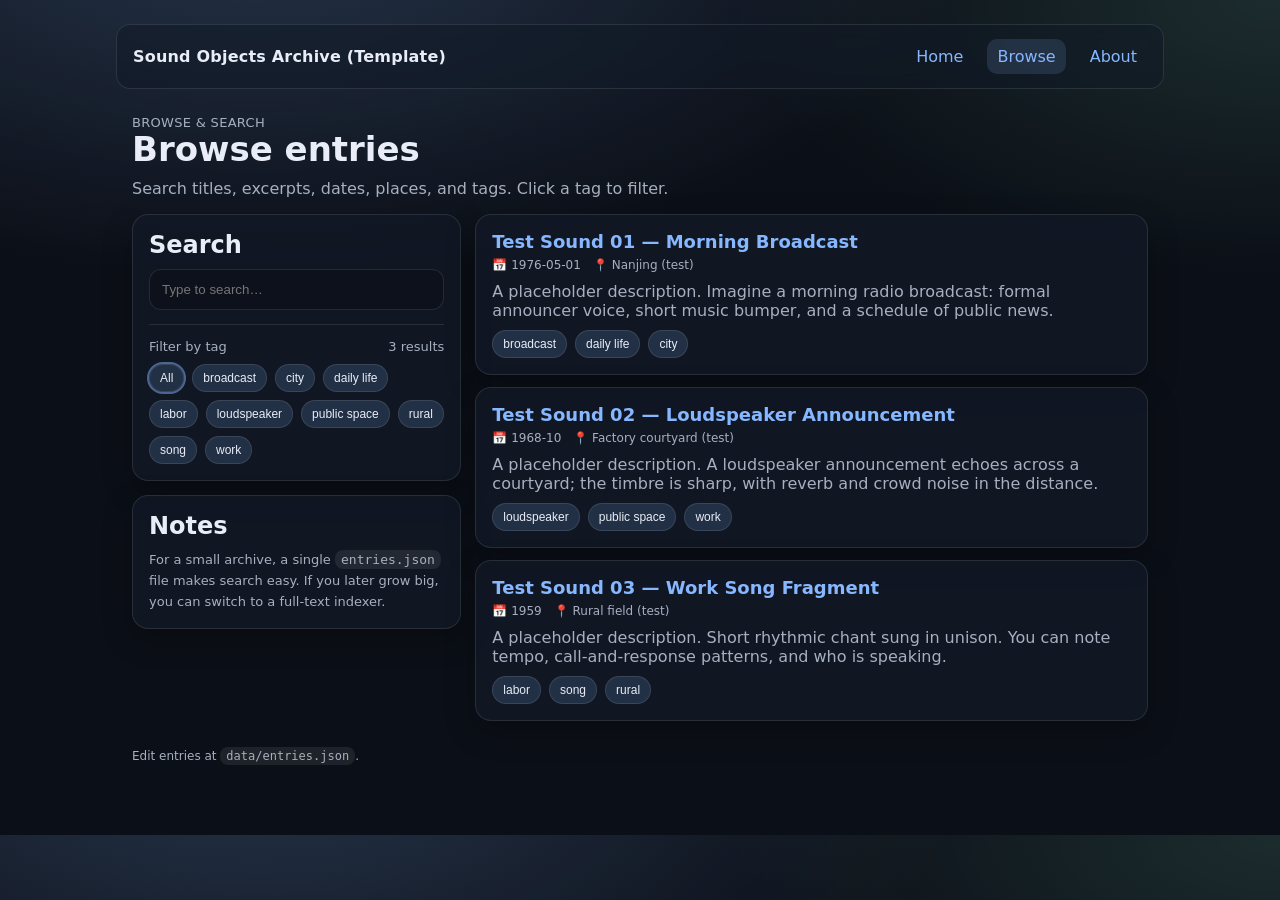
==== browse.html @ 104cfece "Add files via upload" ====
<!doctype html>
<html lang="en">
<head>
  <title>Sound Objects Archive — Browse</title>
  
<meta charset="utf-8" />
<meta name="viewport" content="width=device-width,initial-scale=1" />
<link rel="stylesheet" href="./assets/style.css" />

</head>
<body>
  <div class="container">
    
<div class="nav">
  <div class="brand">Sound Objects Archive (Template)</div>
  <div class="navlinks">
    <a class="" href="./index.html">Home</a>
    <a class="active" href="./browse.html">Browse</a>
    <a class="" href="./about.html">About</a>
  </div>
</div>

    <div class="hero">
      <div class="kicker">Browse & search</div>
      <h1>Browse entries</h1>
      <p>Search titles, excerpts, dates, places, and tags. Click a tag to filter.</p>
      <div class="grid">
        <div class="col-4">
          <div class="card">
            <h2 style="margin:0 0 10px;">Search</h2>
            <input id="q" class="input" placeholder="Type to search…" />
            <div class="hr"></div>
            <div class="row" style="justify-content: space-between;">
              <div class="small">Filter by tag</div>
              <div class="small"><span id="resultCount">0 results</span></div>
            </div>
            <div id="tagChips" class="tags" style="margin-top:10px;"></div>
          </div>
          <div class="card" style="margin-top:14px;">
            <h2 style="margin:0 0 10px;">Notes</h2>
            <div class="small" style="line-height:1.6;">
              For a small archive, a single <code class="inline">entries.json</code> file makes search easy.
              If you later grow big, you can switch to a full-text indexer.
            </div>
          </div>
        </div>
        <div class="col-8">
          <div id="entryList" class="cards"></div>
        </div>
      </div>
      <div class="footer">
        Edit entries at <code class="inline">data/entries.json</code>.
      </div>
    </div>
  </div>
  <script src="./assets/app.js"></script>
  <script>TemplateApp.initBrowse();</script>
</body>
</html>
---- assets/style.css ----
:root {
  --bg: #0b0f17;
  --card: #121a27;
  --muted: #a7b0c0;
  --text: #e8edf7;
  --link: #86b7ff;
  --border: rgba(255,255,255,0.10);
  --chip: rgba(134,183,255,0.16);
}

* { box-sizing: border-box; }
body {
  margin: 0;
  font-family: ui-sans-serif, system-ui, -apple-system, Segoe UI, Roboto, Helvetica, Arial, "Apple Color Emoji","Segoe UI Emoji";
  background: radial-gradient(1200px 600px at 20% -10%, rgba(134,183,255,0.22), transparent 60%),
              radial-gradient(1000px 500px at 100% 0%, rgba(149,255,208,0.12), transparent 55%),
              var(--bg);
  color: var(--text);
}

a { color: var(--link); text-decoration: none; }
a:hover { text-decoration: underline; }

.container { max-width: 1080px; margin: 0 auto; padding: 24px 16px 64px; }
.nav {
  display: flex; align-items: center; justify-content: space-between;
  padding: 14px 16px; border: 1px solid var(--border); border-radius: 14px;
  background: rgba(18,26,39,0.55); backdrop-filter: blur(8px);
  position: sticky; top: 12px; z-index: 50;
}
.brand { font-weight: 700; letter-spacing: 0.2px; }
.navlinks { display:flex; gap: 14px; }
.navlinks a { padding: 8px 10px; border-radius: 10px; }
.navlinks a.active { background: rgba(134,183,255,0.14); }

.hero { padding: 26px 16px 8px; }
.hero h1 { margin: 0 0 10px; font-size: 34px; line-height: 1.15; }
.hero p { margin: 0 0 16px; color: var(--muted); max-width: 68ch; }
.kicker { color: var(--muted); font-size: 13px; letter-spacing: 0.3px; text-transform: uppercase; }

.card {
  border: 1px solid var(--border);
  background: rgba(18,26,39,0.72);
  border-radius: 16px;
  padding: 16px;
  box-shadow: 0 10px 30px rgba(0,0,0,0.25);
}

.grid { display: grid; gap: 14px; grid-template-columns: repeat(12, 1fr); }
.col-8 { grid-column: span 8; }
.col-4 { grid-column: span 4; }
@media (max-width: 900px){
  .col-8, .col-4 { grid-column: span 12; }
  .nav { position: static; }
}

.input {
  width: 100%;
  padding: 12px 12px;
  border-radius: 12px;
  border: 1px solid var(--border);
  background: rgba(11,15,23,0.55);
  color: var(--text);
  outline: none;
}
.input:focus { border-color: rgba(134,183,255,0.55); box-shadow: 0 0 0 3px rgba(134,183,255,0.12); }

.btn {
  display: inline-flex; align-items: center; justify-content: center;
  padding: 10px 12px; border-radius: 12px;
  border: 1px solid var(--border);
  background: rgba(134,183,255,0.14);
  color: var(--text);
  cursor: pointer;
}
.btn:hover { background: rgba(134,183,255,0.22); }

.row { display:flex; gap: 10px; align-items: center; flex-wrap: wrap; }
.small { font-size: 13px; color: var(--muted); }
.hr { height: 1px; background: var(--border); margin: 14px 0; }

.tags { display:flex; gap: 8px; flex-wrap: wrap; margin-top: 10px; }
.tag {
  padding: 6px 10px; border-radius: 999px;
  border: 1px solid var(--border);
  background: var(--chip);
  font-size: 12px; color: var(--text);
  cursor: pointer;
}
.tag.active { outline: 2px solid rgba(134,183,255,0.5); }

.cards { display:grid; gap: 12px; }
.entry-card h3 { margin: 0 0 6px; font-size: 18px; }
.entry-card .meta { display:flex; gap: 12px; flex-wrap:wrap; font-size: 12px; color: var(--muted); }
.entry-card p { margin: 10px 0 0; color: var(--muted); }

.footer { margin-top: 28px; color: var(--muted); font-size: 12px; }
code.inline { background: rgba(255,255,255,0.08); padding: 2px 6px; border-radius: 8px; }
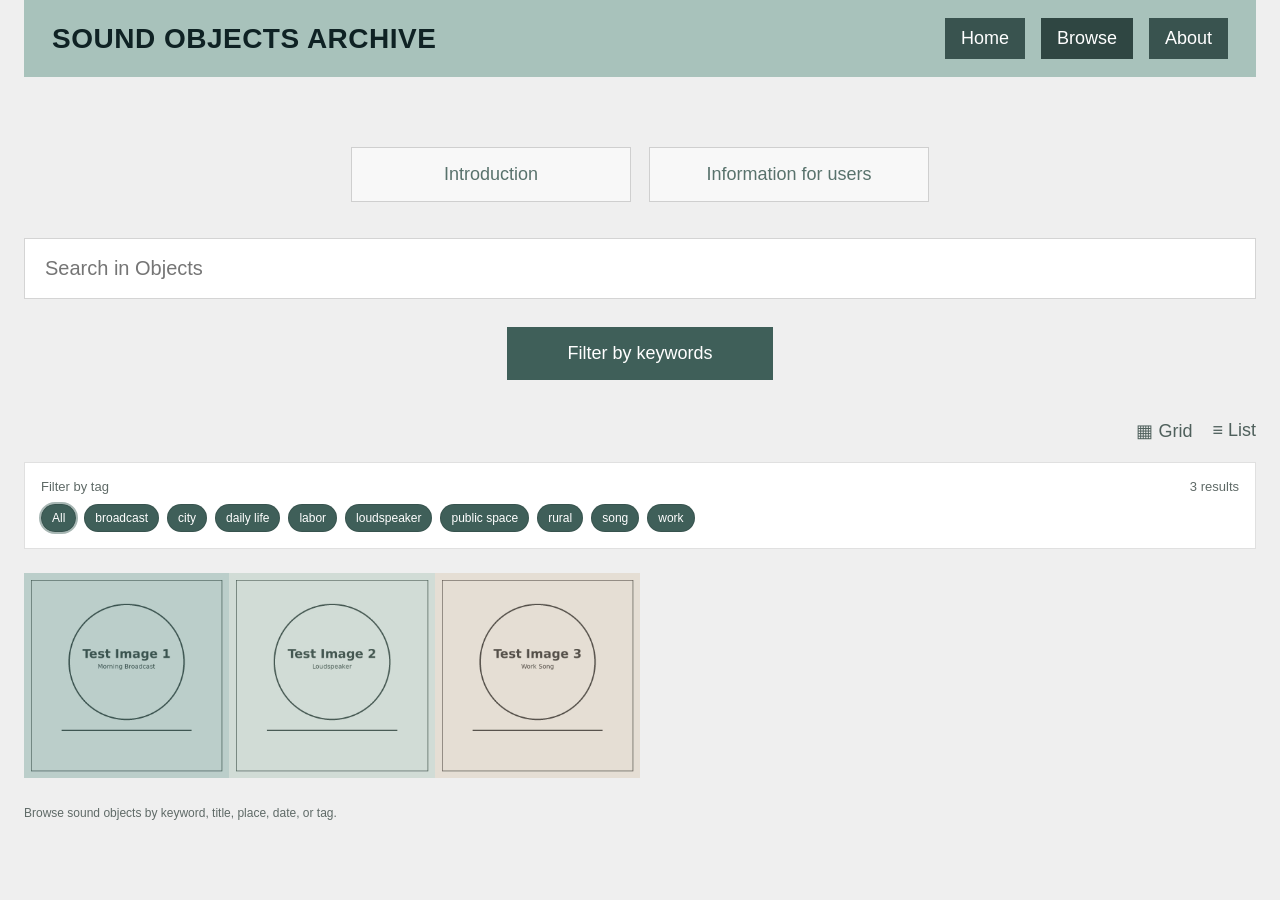
==== commit 05598862: "Add files via upload" ====
--- a/browse.html
+++ b/browse.html
@@ -2,58 +2,61 @@
 <html lang="en">
 <head>
   <title>Sound Objects Archive — Browse</title>
-  
-<meta charset="utf-8" />
-<meta name="viewport" content="width=device-width,initial-scale=1" />
-<link rel="stylesheet" href="./assets/style.css" />
-
+  <meta charset="utf-8" />
+  <meta name="viewport" content="width=device-width,initial-scale=1" />
+  <link rel="stylesheet" href="./assets/style.css" />
 </head>
 <body>
   <div class="container">
-    
-<div class="nav">
-  <div class="brand">Sound Objects Archive (Template)</div>
-  <div class="navlinks">
-    <a class="" href="./index.html">Home</a>
-    <a class="active" href="./browse.html">Browse</a>
-    <a class="" href="./about.html">About</a>
-  </div>
-</div>
+    <div class="nav">
+      <div class="brand">SOUND OBJECTS ARCHIVE</div>
+      <div class="navlinks">
+        <a href="./index.html">Home</a>
+        <a class="active" href="./browse.html">Browse</a>
+        <a href="./about.html">About</a>
+      </div>
+    </div>
 
     <div class="hero">
-      <div class="kicker">Browse & search</div>
-      <h1>Browse entries</h1>
-      <p>Search titles, excerpts, dates, places, and tags. Click a tag to filter.</p>
-      <div class="grid">
-        <div class="col-4">
-          <div class="card">
-            <h2 style="margin:0 0 10px;">Search</h2>
-            <input id="q" class="input" placeholder="Type to search…" />
-            <div class="hr"></div>
-            <div class="row" style="justify-content: space-between;">
-              <div class="small">Filter by tag</div>
-              <div class="small"><span id="resultCount">0 results</span></div>
-            </div>
-            <div id="tagChips" class="tags" style="margin-top:10px;"></div>
-          </div>
-          <div class="card" style="margin-top:14px;">
-            <h2 style="margin:0 0 10px;">Notes</h2>
-            <div class="small" style="line-height:1.6;">
-              For a small archive, a single <code class="inline">entries.json</code> file makes search easy.
-              If you later grow big, you can switch to a full-text indexer.
-            </div>
-          </div>
+      <div class="center-buttons">
+        <a href="./index.html">Introduction</a>
+        <a href="./about.html">Information for users</a>
+      </div>
+
+      <div class="search-row">
+        <input id="q" class="input" type="text" placeholder="Search in Objects" />
+      </div>
+
+      <div class="filter-button-wrap">
+        <button class="filter-button" type="button" onclick="document.getElementById('tagSection').scrollIntoView({behavior:'smooth'})">
+          Filter by keywords
+        </button>
+      </div>
+
+      <div class="view-toggle">
+        <span>▦ Grid</span>
+        <span>≡ List</span>
+      </div>
+
+      <div id="tagSection" class="card" style="margin-bottom: 24px;">
+        <div class="row" style="justify-content: space-between;">
+          <div class="small">Filter by tag</div>
+          <div class="small"><span id="resultCount">0 results</span></div>
         </div>
-        <div class="col-8">
-          <div id="entryList" class="cards"></div>
-        </div>
+        <div id="tagChips" class="tags"></div>
       </div>
+
+      <div id="entryList" class="cards"></div>
+
       <div class="footer">
-        Edit entries at <code class="inline">data/entries.json</code>.
+        Browse sound objects by keyword, title, place, date, or tag.
       </div>
     </div>
   </div>
+
   <script src="./assets/app.js"></script>
-  <script>TemplateApp.initBrowse();</script>
+  <script>
+    TemplateApp.initBrowse();
+  </script>
 </body>
-</html>
+</html>
--- a/assets/style.css
+++ b/assets/style.css
@@ -1,98 +1,339 @@
 :root {
-  --bg: #0b0f17;
-  --card: #121a27;
-  --muted: #a7b0c0;
-  --text: #e8edf7;
-  --link: #86b7ff;
-  --border: rgba(255,255,255,0.10);
-  --chip: rgba(134,183,255,0.16);
-}
-
-* { box-sizing: border-box; }
+  --bg: #efefef;
+  --card: #ffffff;
+  --muted: #5f6a67;
+  --text: #1b2a2a;
+  --link: #2f4e4a;
+  --border: rgba(0, 0, 0, 0.12);
+  --chip: #3f5f59;
+  --topbar: #a8c2bb;
+  --menu-bg: #39534f;
+}
+
+* {
+  box-sizing: border-box;
+}
+
 body {
   margin: 0;
-  font-family: ui-sans-serif, system-ui, -apple-system, Segoe UI, Roboto, Helvetica, Arial, "Apple Color Emoji","Segoe UI Emoji";
-  background: radial-gradient(1200px 600px at 20% -10%, rgba(134,183,255,0.22), transparent 60%),
-              radial-gradient(1000px 500px at 100% 0%, rgba(149,255,208,0.12), transparent 55%),
-              var(--bg);
+  font-family: Arial, Helvetica, sans-serif;
+  background: var(--bg);
   color: var(--text);
 }
 
-a { color: var(--link); text-decoration: none; }
-a:hover { text-decoration: underline; }
-
-.container { max-width: 1080px; margin: 0 auto; padding: 24px 16px 64px; }
+a {
+  color: var(--link);
+  text-decoration: none;
+}
+
+a:hover {
+  text-decoration: underline;
+}
+
+.container {
+  max-width: 1400px;
+  margin: 0 auto;
+  padding: 0 24px 60px;
+}
+
 .nav {
-  display: flex; align-items: center; justify-content: space-between;
-  padding: 14px 16px; border: 1px solid var(--border); border-radius: 14px;
-  background: rgba(18,26,39,0.55); backdrop-filter: blur(8px);
-  position: sticky; top: 12px; z-index: 50;
-}
-.brand { font-weight: 700; letter-spacing: 0.2px; }
-.navlinks { display:flex; gap: 14px; }
-.navlinks a { padding: 8px 10px; border-radius: 10px; }
-.navlinks a.active { background: rgba(134,183,255,0.14); }
-
-.hero { padding: 26px 16px 8px; }
-.hero h1 { margin: 0 0 10px; font-size: 34px; line-height: 1.15; }
-.hero p { margin: 0 0 16px; color: var(--muted); max-width: 68ch; }
-.kicker { color: var(--muted); font-size: 13px; letter-spacing: 0.3px; text-transform: uppercase; }
+  display: flex;
+  align-items: center;
+  justify-content: space-between;
+  padding: 18px 28px;
+  background: var(--topbar);
+  border: none;
+  border-radius: 0;
+  margin-bottom: 36px;
+  position: static;
+}
+
+.brand {
+  font-size: 28px;
+  font-weight: 700;
+  letter-spacing: 0.5px;
+  text-transform: uppercase;
+  color: #0f2224;
+}
+
+.navlinks {
+  display: flex;
+  gap: 16px;
+  align-items: center;
+}
+
+.navlinks a {
+  color: white;
+  background: var(--menu-bg);
+  padding: 10px 16px;
+  border-radius: 0;
+  text-decoration: none;
+  font-size: 18px;
+}
+
+.navlinks a.active {
+  background: #2f4642;
+}
+
+.navlinks a:hover {
+  text-decoration: none;
+  background: #2f4642;
+}
+
+.hero {
+  padding: 10px 0 0;
+}
+
+.hero h1 {
+  margin: 0 0 18px;
+  font-size: 54px;
+  line-height: 1.1;
+  text-align: center;
+}
+
+.hero p {
+  margin: 0 0 16px;
+  color: var(--muted);
+  max-width: none;
+  text-align: center;
+}
+
+.kicker {
+  color: var(--muted);
+  font-size: 13px;
+  letter-spacing: 0.3px;
+  text-transform: uppercase;
+  text-align: center;
+}
 
 .card {
   border: 1px solid var(--border);
-  background: rgba(18,26,39,0.72);
-  border-radius: 16px;
+  background: var(--card);
+  border-radius: 0;
   padding: 16px;
-  box-shadow: 0 10px 30px rgba(0,0,0,0.25);
-}
-
-.grid { display: grid; gap: 14px; grid-template-columns: repeat(12, 1fr); }
-.col-8 { grid-column: span 8; }
-.col-4 { grid-column: span 4; }
-@media (max-width: 900px){
-  .col-8, .col-4 { grid-column: span 12; }
-  .nav { position: static; }
+  box-shadow: none;
+}
+
+.grid {
+  display: grid;
+  gap: 14px;
+  grid-template-columns: repeat(12, 1fr);
+}
+
+.col-8 {
+  grid-column: span 8;
+}
+
+.col-4 {
+  grid-column: span 4;
 }
 
 .input {
   width: 100%;
-  padding: 12px 12px;
-  border-radius: 12px;
-  border: 1px solid var(--border);
-  background: rgba(11,15,23,0.55);
-  color: var(--text);
+  padding: 18px 20px;
+  border-radius: 0;
+  border: 1px solid #d4d4d4;
+  background: white;
+  color: #444;
   outline: none;
-}
-.input:focus { border-color: rgba(134,183,255,0.55); box-shadow: 0 0 0 3px rgba(134,183,255,0.12); }
+  font-size: 20px;
+}
+
+.input:focus {
+  border-color: #9eb9b2;
+  box-shadow: none;
+}
 
 .btn {
-  display: inline-flex; align-items: center; justify-content: center;
-  padding: 10px 12px; border-radius: 12px;
-  border: 1px solid var(--border);
-  background: rgba(134,183,255,0.14);
-  color: var(--text);
+  display: inline-flex;
+  align-items: center;
+  justify-content: center;
+  padding: 16px 40px;
+  border-radius: 0;
+  border: none;
+  background: #3f5f59;
+  color: white;
   cursor: pointer;
-}
-.btn:hover { background: rgba(134,183,255,0.22); }
-
-.row { display:flex; gap: 10px; align-items: center; flex-wrap: wrap; }
-.small { font-size: 13px; color: var(--muted); }
-.hr { height: 1px; background: var(--border); margin: 14px 0; }
-
-.tags { display:flex; gap: 8px; flex-wrap: wrap; margin-top: 10px; }
+  font-size: 18px;
+}
+
+.btn:hover {
+  background: #314945;
+  text-decoration: none;
+}
+
+.row {
+  display: flex;
+  gap: 10px;
+  align-items: center;
+  flex-wrap: wrap;
+}
+
+.small {
+  font-size: 13px;
+  color: var(--muted);
+}
+
+.hr {
+  height: 1px;
+  background: var(--border);
+  margin: 14px 0;
+}
+
+.tags {
+  display: flex;
+  gap: 8px;
+  flex-wrap: wrap;
+  margin-top: 10px;
+}
+
 .tag {
-  padding: 6px 10px; border-radius: 999px;
+  padding: 6px 10px;
+  border-radius: 999px;
   border: 1px solid var(--border);
   background: var(--chip);
-  font-size: 12px; color: var(--text);
+  font-size: 12px;
+  color: white;
   cursor: pointer;
 }
-.tag.active { outline: 2px solid rgba(134,183,255,0.5); }
-
-.cards { display:grid; gap: 12px; }
-.entry-card h3 { margin: 0 0 6px; font-size: 18px; }
-.entry-card .meta { display:flex; gap: 12px; flex-wrap:wrap; font-size: 12px; color: var(--muted); }
-.entry-card p { margin: 10px 0 0; color: var(--muted); }
-
-.footer { margin-top: 28px; color: var(--muted); font-size: 12px; }
-code.inline { background: rgba(255,255,255,0.08); padding: 2px 6px; border-radius: 8px; }
+
+.tag.active {
+  outline: 2px solid rgba(63, 95, 89, 0.45);
+}
+
+.cards {
+  display: grid;
+  grid-template-columns: repeat(6, 1fr);
+  gap: 0;
+}
+
+.entry-card {
+  display: block;
+  background: none;
+  border: none;
+  border-radius: 0;
+  padding: 0;
+  box-shadow: none;
+}
+
+.entry-card img {
+  width: 100%;
+  aspect-ratio: 1 / 1;
+  object-fit: cover;
+  display: block;
+}
+
+.entry-card h3,
+.entry-card .meta,
+.entry-card p {
+  display: none;
+}
+
+.center-buttons {
+  display: flex;
+  justify-content: center;
+  gap: 18px;
+  margin: 24px 0 36px;
+}
+
+.center-buttons a {
+  border: 1px solid #cfcfcf;
+  padding: 16px 32px;
+  background: #f8f8f8;
+  color: #58726c;
+  text-decoration: none;
+  min-width: 280px;
+  text-align: center;
+  font-size: 18px;
+}
+
+.center-buttons a:hover {
+  background: #f1f1f1;
+  text-decoration: none;
+}
+
+.search-row {
+  margin: 10px 0 28px;
+}
+
+.filter-button-wrap {
+  display: flex;
+  justify-content: center;
+  margin: 18px 0 40px;
+}
+
+.filter-button {
+  background: #3f5f59;
+  color: white;
+  border: none;
+  padding: 16px 60px;
+  font-size: 18px;
+  cursor: pointer;
+}
+
+.filter-button:hover {
+  background: #314945;
+}
+
+.view-toggle {
+  display: flex;
+  justify-content: flex-end;
+  gap: 20px;
+  margin-bottom: 20px;
+  color: #4f605c;
+  font-size: 18px;
+}
+
+.footer {
+  margin-top: 28px;
+  color: var(--muted);
+  font-size: 12px;
+}
+
+code.inline {
+  background: rgba(0, 0, 0, 0.06);
+  padding: 2px 6px;
+  border-radius: 4px;
+}
+
+@media (max-width: 1200px) {
+  .cards {
+    grid-template-columns: repeat(4, 1fr);
+  }
+}
+
+@media (max-width: 900px) {
+  .col-8,
+  .col-4 {
+    grid-column: span 12;
+  }
+
+  .nav {
+    flex-direction: column;
+    gap: 14px;
+    align-items: flex-start;
+  }
+
+  .hero h1 {
+    font-size: 40px;
+  }
+}
+
+@media (max-width: 800px) {
+  .cards {
+    grid-template-columns: repeat(2, 1fr);
+  }
+
+  .center-buttons {
+    flex-direction: column;
+    align-items: center;
+  }
+
+  .center-buttons a {
+    min-width: 220px;
+  }
+
+  .navlinks {
+    flex-wrap: wrap;
+  }
+}
